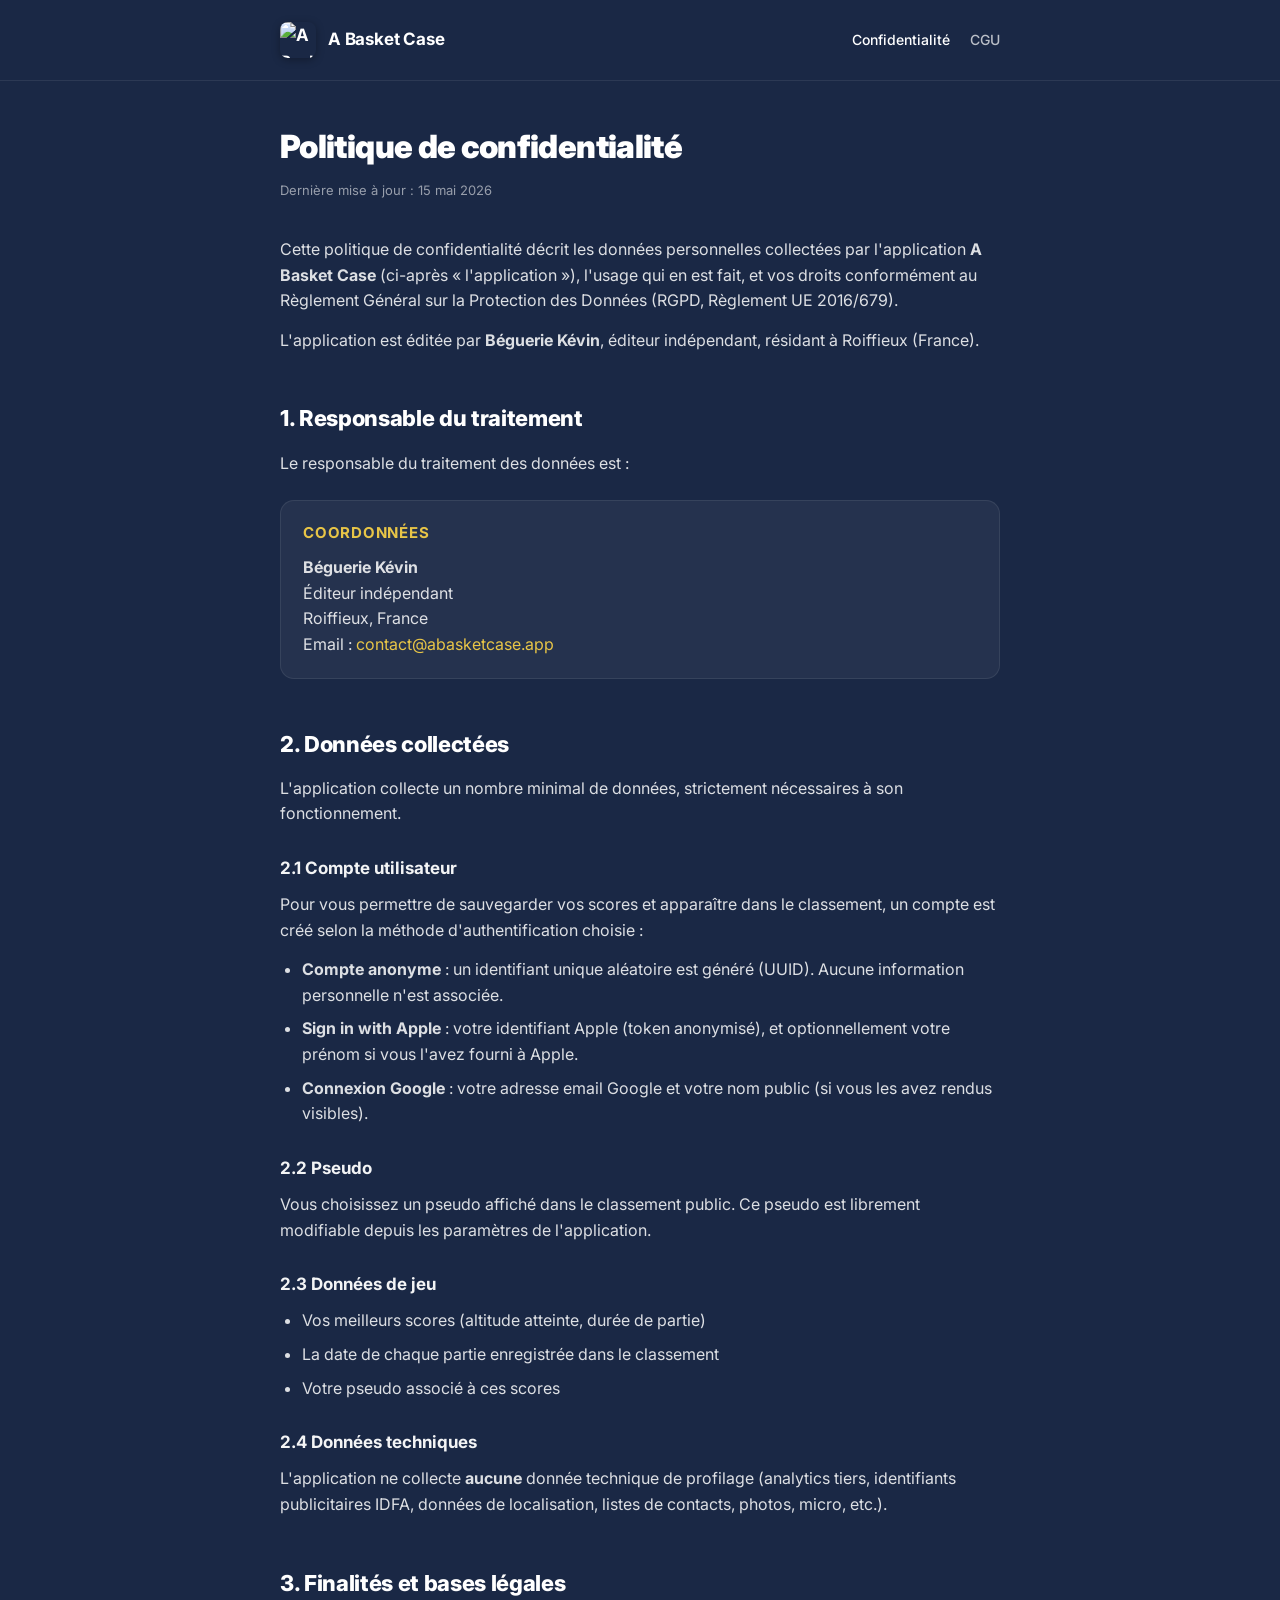
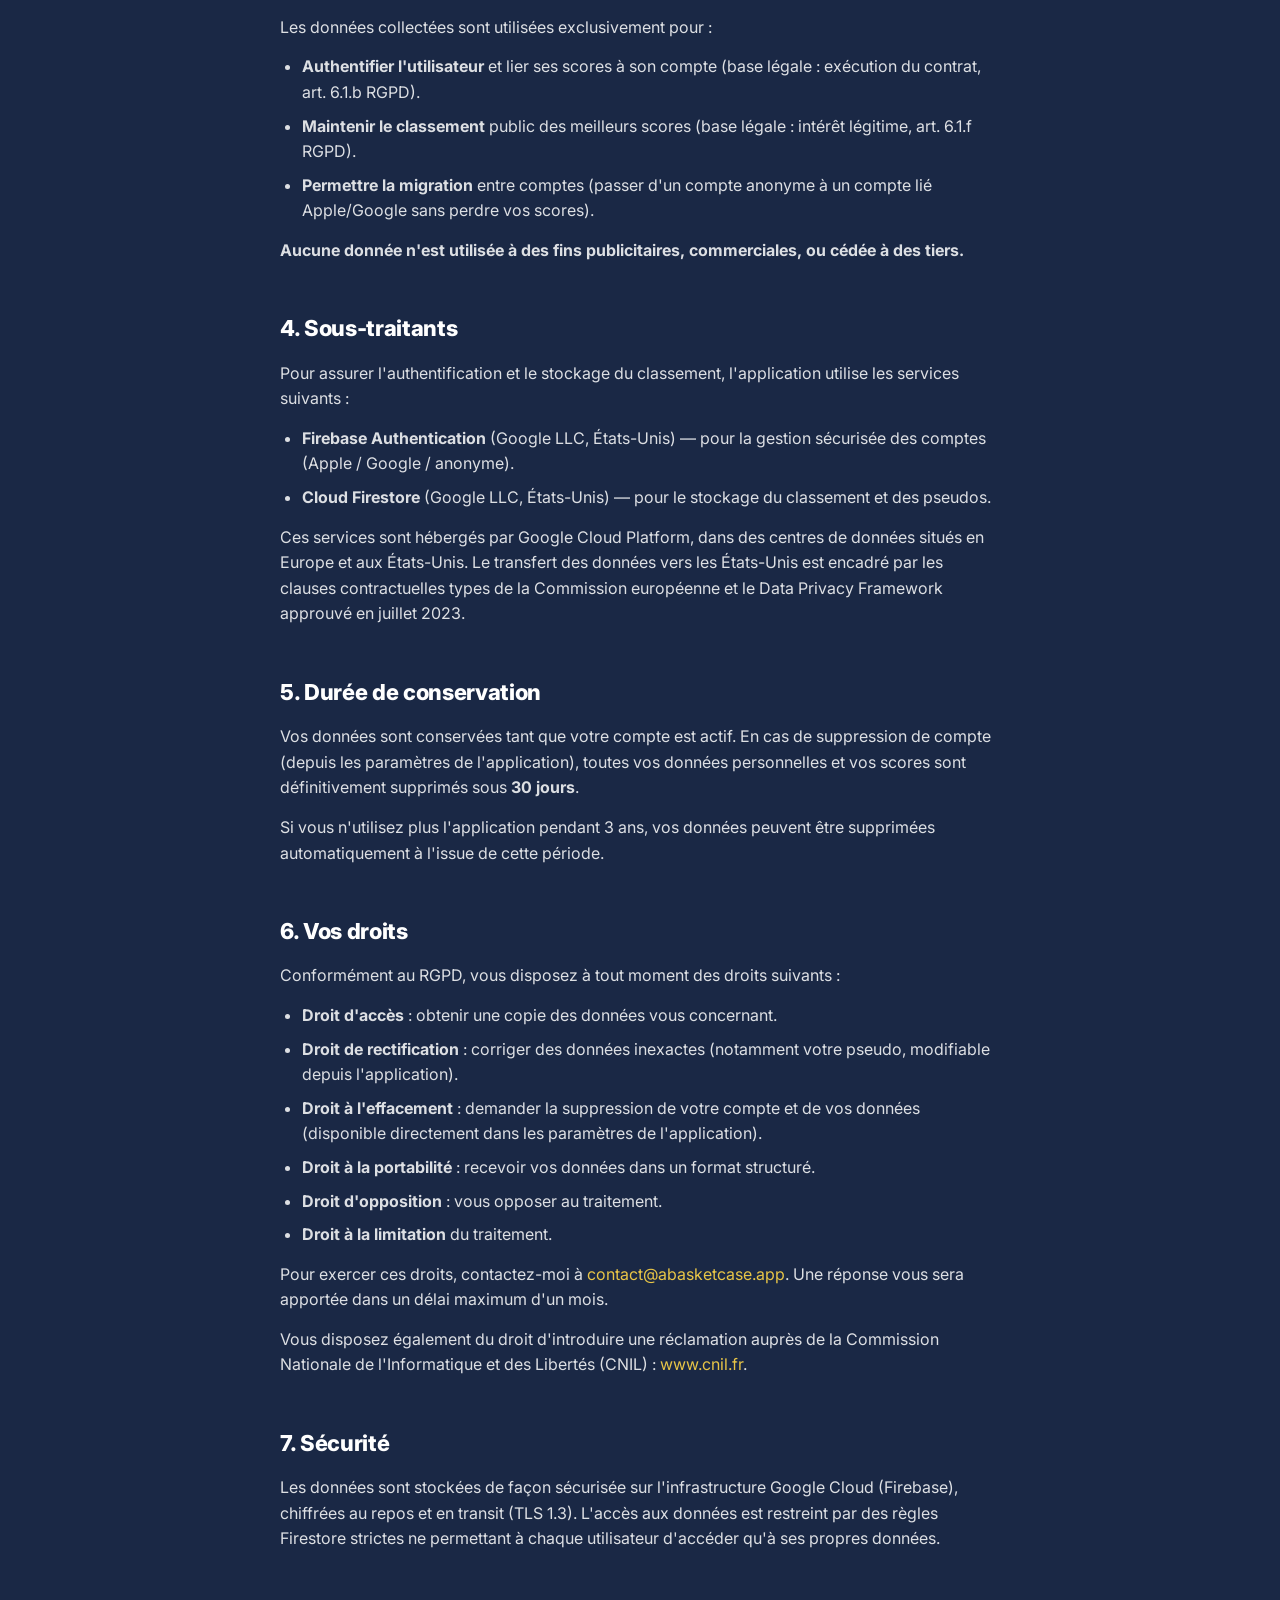
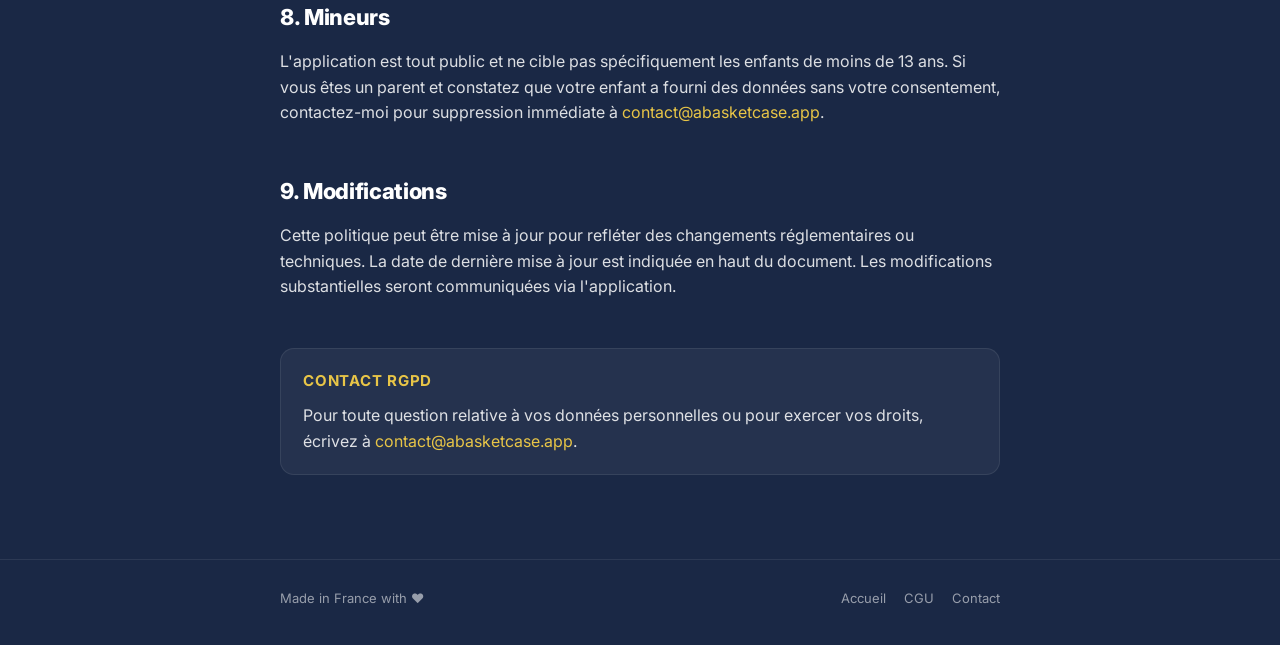
==== privacy.html @ c96f5df1 "Initial commit: site web" ====
<!DOCTYPE html>
<html lang="fr">
<head>
    <meta charset="UTF-8">
    <meta name="viewport" content="width=device-width, initial-scale=1.0">
    <title>Politique de confidentialité — A Basket Case</title>
    <meta name="description" content="Politique de confidentialité du jeu A Basket Case. Quelles données sont collectées, pourquoi, et vos droits RGPD.">
    <meta name="theme-color" content="#1A2845">

    <link rel="icon" type="image/png" href="assets/icon-1024.png">
    <link rel="apple-touch-icon" href="assets/icon-1024.png">
    <link rel="preconnect" href="https://fonts.googleapis.com">
    <link rel="preconnect" href="https://fonts.gstatic.com" crossorigin>
    <link href="https://fonts.googleapis.com/css2?family=Inter:wght@400;500;700;800;900&display=swap" rel="stylesheet">
    <link rel="stylesheet" href="style.css">
</head>
<body>

<header>
    <div class="header-inner">
        <a href="index.html" class="brand">
            <img src="assets/icon-1024.png" alt="A Basket Case">
            <span>A Basket Case</span>
        </a>
        <nav>
            <a href="privacy.html" class="active">Confidentialité</a>
            <a href="terms.html">CGU</a>
        </nav>
    </div>
</header>

<main>
    <div class="container legal">

        <h1>Politique de confidentialité</h1>
        <p class="updated">Dernière mise à jour : 15 mai 2026</p>

        <section>
            <p>
                Cette politique de confidentialité décrit les données personnelles collectées
                par l'application <strong>A Basket Case</strong> (ci-après « l'application »),
                l'usage qui en est fait, et vos droits conformément au Règlement Général sur
                la Protection des Données (RGPD, Règlement UE 2016/679).
            </p>
            <p>
                L'application est éditée par <strong>Béguerie Kévin</strong>, éditeur indépendant,
                résidant à Roiffieux (France).
            </p>
        </section>

        <section>
            <h2>1. Responsable du traitement</h2>
            <p>
                Le responsable du traitement des données est :
            </p>
            <div class="card">
                <h3>Coordonnées</h3>
                <p>
                    <strong>Béguerie Kévin</strong><br>
                    Éditeur indépendant<br>
                    Roiffieux, France<br>
                    Email : <a href="mailto:contact@abasketcase.app">contact@abasketcase.app</a>
                </p>
            </div>
        </section>

        <section>
            <h2>2. Données collectées</h2>
            <p>
                L'application collecte un nombre minimal de données, strictement nécessaires
                à son fonctionnement.
            </p>

            <h3>2.1 Compte utilisateur</h3>
            <p>
                Pour vous permettre de sauvegarder vos scores et apparaître dans le classement,
                un compte est créé selon la méthode d'authentification choisie :
            </p>
            <ul>
                <li>
                    <strong>Compte anonyme</strong> : un identifiant unique aléatoire est
                    généré (UUID). Aucune information personnelle n'est associée.
                </li>
                <li>
                    <strong>Sign in with Apple</strong> : votre identifiant Apple (token
                    anonymisé), et optionnellement votre prénom si vous l'avez fourni à Apple.
                </li>
                <li>
                    <strong>Connexion Google</strong> : votre adresse email Google et votre
                    nom public (si vous les avez rendus visibles).
                </li>
            </ul>

            <h3>2.2 Pseudo</h3>
            <p>
                Vous choisissez un pseudo affiché dans le classement public. Ce pseudo est
                librement modifiable depuis les paramètres de l'application.
            </p>

            <h3>2.3 Données de jeu</h3>
            <ul>
                <li>Vos meilleurs scores (altitude atteinte, durée de partie)</li>
                <li>La date de chaque partie enregistrée dans le classement</li>
                <li>Votre pseudo associé à ces scores</li>
            </ul>

            <h3>2.4 Données techniques</h3>
            <p>
                L'application ne collecte <strong>aucune</strong> donnée technique de profilage
                (analytics tiers, identifiants publicitaires IDFA, données de localisation,
                listes de contacts, photos, micro, etc.).
            </p>
        </section>

        <section>
            <h2>3. Finalités et bases légales</h2>
            <p>
                Les données collectées sont utilisées exclusivement pour :
            </p>
            <ul>
                <li>
                    <strong>Authentifier l'utilisateur</strong> et lier ses scores à son compte
                    (base légale : exécution du contrat, art. 6.1.b RGPD).
                </li>
                <li>
                    <strong>Maintenir le classement</strong> public des meilleurs scores
                    (base légale : intérêt légitime, art. 6.1.f RGPD).
                </li>
                <li>
                    <strong>Permettre la migration</strong> entre comptes (passer d'un compte
                    anonyme à un compte lié Apple/Google sans perdre vos scores).
                </li>
            </ul>
            <p>
                <strong>Aucune donnée n'est utilisée à des fins publicitaires, commerciales,
                ou cédée à des tiers.</strong>
            </p>
        </section>

        <section>
            <h2>4. Sous-traitants</h2>
            <p>
                Pour assurer l'authentification et le stockage du classement, l'application
                utilise les services suivants :
            </p>
            <ul>
                <li>
                    <strong>Firebase Authentication</strong> (Google LLC, États-Unis) — pour
                    la gestion sécurisée des comptes (Apple / Google / anonyme).
                </li>
                <li>
                    <strong>Cloud Firestore</strong> (Google LLC, États-Unis) — pour le
                    stockage du classement et des pseudos.
                </li>
            </ul>
            <p>
                Ces services sont hébergés par Google Cloud Platform, dans des centres de
                données situés en Europe et aux États-Unis. Le transfert des données vers
                les États-Unis est encadré par les clauses contractuelles types de la
                Commission européenne et le Data Privacy Framework approuvé en juillet 2023.
            </p>
        </section>

        <section>
            <h2>5. Durée de conservation</h2>
            <p>
                Vos données sont conservées tant que votre compte est actif. En cas de
                suppression de compte (depuis les paramètres de l'application), toutes vos
                données personnelles et vos scores sont définitivement supprimés sous
                <strong>30 jours</strong>.
            </p>
            <p>
                Si vous n'utilisez plus l'application pendant 3 ans, vos données peuvent être
                supprimées automatiquement à l'issue de cette période.
            </p>
        </section>

        <section>
            <h2>6. Vos droits</h2>
            <p>
                Conformément au RGPD, vous disposez à tout moment des droits suivants :
            </p>
            <ul>
                <li><strong>Droit d'accès</strong> : obtenir une copie des données vous concernant.</li>
                <li><strong>Droit de rectification</strong> : corriger des données inexactes (notamment votre pseudo, modifiable depuis l'application).</li>
                <li><strong>Droit à l'effacement</strong> : demander la suppression de votre compte et de vos données (disponible directement dans les paramètres de l'application).</li>
                <li><strong>Droit à la portabilité</strong> : recevoir vos données dans un format structuré.</li>
                <li><strong>Droit d'opposition</strong> : vous opposer au traitement.</li>
                <li><strong>Droit à la limitation</strong> du traitement.</li>
            </ul>
            <p>
                Pour exercer ces droits, contactez-moi à
                <a href="mailto:contact@abasketcase.app">contact@abasketcase.app</a>.
                Une réponse vous sera apportée dans un délai maximum d'un mois.
            </p>
            <p>
                Vous disposez également du droit d'introduire une réclamation auprès de la
                Commission Nationale de l'Informatique et des Libertés (CNIL) :
                <a href="https://www.cnil.fr" target="_blank" rel="noopener">www.cnil.fr</a>.
            </p>
        </section>

        <section>
            <h2>7. Sécurité</h2>
            <p>
                Les données sont stockées de façon sécurisée sur l'infrastructure Google Cloud
                (Firebase), chiffrées au repos et en transit (TLS 1.3). L'accès aux données
                est restreint par des règles Firestore strictes ne permettant à chaque
                utilisateur d'accéder qu'à ses propres données.
            </p>
        </section>

        <section>
            <h2>8. Mineurs</h2>
            <p>
                L'application est tout public et ne cible pas spécifiquement les enfants de
                moins de 13 ans. Si vous êtes un parent et constatez que votre enfant a
                fourni des données sans votre consentement, contactez-moi pour suppression
                immédiate à <a href="mailto:contact@abasketcase.app">contact@abasketcase.app</a>.
            </p>
        </section>

        <section>
            <h2>9. Modifications</h2>
            <p>
                Cette politique peut être mise à jour pour refléter des changements
                réglementaires ou techniques. La date de dernière mise à jour est indiquée
                en haut du document. Les modifications substantielles seront communiquées
                via l'application.
            </p>
        </section>

        <div class="card">
            <h3>Contact RGPD</h3>
            <p>
                Pour toute question relative à vos données personnelles ou pour exercer
                vos droits, écrivez à
                <a href="mailto:contact@abasketcase.app">contact@abasketcase.app</a>.
            </p>
        </div>

    </div>
</main>

<footer>
    <div class="footer-inner">
        <div class="footer-credit">
            Made in France with ❤️
        </div>
        <div class="footer-links">
            <a href="index.html">Accueil</a>
            <a href="terms.html">CGU</a>
            <a href="mailto:contact@abasketcase.app">Contact</a>
        </div>
    </div>
</footer>

</body>
</html>
---- style.css ----
/* ============================================================
   A Basket Case — Site officiel
   Style partagé pour index.html, privacy.html, terms.html

   Identité visuelle alignée avec l'app iOS :
   - Fond bleu nuit (#1A2845) identique au Launch Screen
   - Accent doré (#E8C547) cohérent avec l'étoile orbitante du Home
   - Typographie Inter (Google Fonts), ressemble à Avenir Next in-app
   ============================================================ */

* { margin: 0; padding: 0; box-sizing: border-box; }

html {
    -webkit-text-size-adjust: 100%;
    scroll-behavior: smooth;
}

body {
    font-family: 'Inter', -apple-system, BlinkMacSystemFont, 'Segoe UI', sans-serif;
    background-color: #1A2845;
    color: #FFFFFF;
    line-height: 1.6;
    font-size: 16px;
    min-height: 100vh;
    display: flex;
    flex-direction: column;
}

a {
    color: #E8C547;
    text-decoration: none;
    transition: opacity 0.2s ease;
}

a:hover { opacity: 0.75; }

/* ============================================================
   HEADER (présent sur les 3 pages)
   ============================================================ */
header {
    padding: 22px 20px;
    border-bottom: 1px solid rgba(255, 255, 255, 0.08);
}

.header-inner {
    max-width: 720px;
    margin: 0 auto;
    display: flex;
    align-items: center;
    justify-content: space-between;
    gap: 16px;
    flex-wrap: wrap;
}

.brand {
    display: flex;
    align-items: center;
    gap: 12px;
    color: #FFFFFF;
    font-weight: 700;
    font-size: 17px;
    letter-spacing: -0.01em;
}

.brand img {
    width: 36px;
    height: 36px;
    border-radius: 8px;
    box-shadow: 0 2px 8px rgba(0, 0, 0, 0.3);
}

nav {
    display: flex;
    gap: 20px;
    font-size: 14px;
    font-weight: 500;
}

nav a {
    color: rgba(255, 255, 255, 0.7);
}

nav a:hover { color: #FFFFFF; opacity: 1; }
nav a.active { color: #FFFFFF; }

/* ============================================================
   MAIN — contenu central
   ============================================================ */
main {
    flex: 1;
    padding: 40px 20px 60px;
}

.container {
    max-width: 720px;
    margin: 0 auto;
}

/* ============================================================
   HERO (index.html uniquement)
   ============================================================ */
.hero {
    text-align: center;
    padding: 40px 0 60px;
}

.hero-icon {
    width: 180px;
    height: 180px;
    border-radius: 36px;
    box-shadow: 0 12px 40px rgba(0, 0, 0, 0.4),
                0 0 0 1px rgba(255, 255, 255, 0.05);
    margin-bottom: 32px;
}

.hero h1 {
    font-size: 48px;
    font-weight: 900;
    letter-spacing: -0.025em;
    margin-bottom: 12px;
    line-height: 1.1;
}

.hero .tagline {
    font-size: 18px;
    color: rgba(255, 255, 255, 0.75);
    font-style: italic;
    font-weight: 400;
    margin-bottom: 36px;
}

.cta-button {
    display: inline-block;
    background-color: #FFFFFF;
    color: #1A2845;
    padding: 14px 32px;
    border-radius: 999px;
    font-weight: 700;
    font-size: 15px;
    transition: transform 0.15s ease, box-shadow 0.15s ease;
    box-shadow: 0 6px 20px rgba(0, 0, 0, 0.25);
}

.cta-button:hover {
    transform: translateY(-2px);
    box-shadow: 0 8px 24px rgba(0, 0, 0, 0.35);
    opacity: 1;
}

.cta-button.disabled {
    background-color: rgba(255, 255, 255, 0.15);
    color: rgba(255, 255, 255, 0.6);
    cursor: not-allowed;
    pointer-events: none;
}

.cta-note {
    margin-top: 14px;
    font-size: 13px;
    color: rgba(255, 255, 255, 0.5);
}

/* ============================================================
   SECTIONS génériques
   ============================================================ */
section {
    margin-bottom: 48px;
}

section h2 {
    font-size: 22px;
    font-weight: 800;
    margin-bottom: 14px;
    letter-spacing: -0.015em;
}

section h3 {
    font-size: 17px;
    font-weight: 700;
    margin-top: 28px;
    margin-bottom: 10px;
    color: rgba(255, 255, 255, 0.95);
}

section p {
    color: rgba(255, 255, 255, 0.85);
    margin-bottom: 14px;
}

section ul {
    color: rgba(255, 255, 255, 0.85);
    margin: 0 0 14px 22px;
}

section ul li { margin-bottom: 8px; }

/* Page legal (privacy / terms) */
.legal h1 {
    font-size: 32px;
    font-weight: 900;
    margin-bottom: 8px;
    letter-spacing: -0.02em;
}

.legal .updated {
    color: rgba(255, 255, 255, 0.55);
    font-size: 13px;
    margin-bottom: 36px;
}

/* Card highlight (used for "À propos" + contact box) */
.card {
    background: rgba(255, 255, 255, 0.05);
    border: 1px solid rgba(255, 255, 255, 0.08);
    border-radius: 14px;
    padding: 20px 22px;
    margin: 24px 0;
}

.card h3 {
    margin-top: 0;
    color: #E8C547;
    font-size: 15px;
    font-weight: 700;
    text-transform: uppercase;
    letter-spacing: 0.05em;
    margin-bottom: 10px;
}

.card p, .card ul {
    color: rgba(255, 255, 255, 0.85);
    margin-bottom: 0;
}

/* ============================================================
   FOOTER (présent sur les 3 pages)
   ============================================================ */
footer {
    padding: 28px 20px 36px;
    border-top: 1px solid rgba(255, 255, 255, 0.08);
    color: rgba(255, 255, 255, 0.55);
    font-size: 13px;
}

.footer-inner {
    max-width: 720px;
    margin: 0 auto;
    display: flex;
    justify-content: space-between;
    align-items: center;
    gap: 16px;
    flex-wrap: wrap;
}

.footer-credit {
    display: flex;
    align-items: center;
    gap: 6px;
}

.footer-links {
    display: flex;
    gap: 18px;
}

.footer-links a {
    color: rgba(255, 255, 255, 0.55);
}

.footer-links a:hover { color: #FFFFFF; opacity: 1; }

/* ============================================================
   Responsive (mobile-first; the above is already mobile-friendly,
   but we adjust hero and font sizes on small screens)
   ============================================================ */
@media (max-width: 540px) {
    .hero { padding: 20px 0 40px; }
    .hero-icon { width: 140px; height: 140px; border-radius: 28px; margin-bottom: 24px; }
    .hero h1 { font-size: 36px; }
    .hero .tagline { font-size: 16px; margin-bottom: 28px; }

    section h2 { font-size: 20px; }
    .legal h1 { font-size: 26px; }

    nav { gap: 14px; font-size: 13px; }
    .brand { font-size: 16px; }
    .brand img { width: 32px; height: 32px; }

    .footer-inner {
        flex-direction: column;
        text-align: center;
        gap: 10px;
    }
}
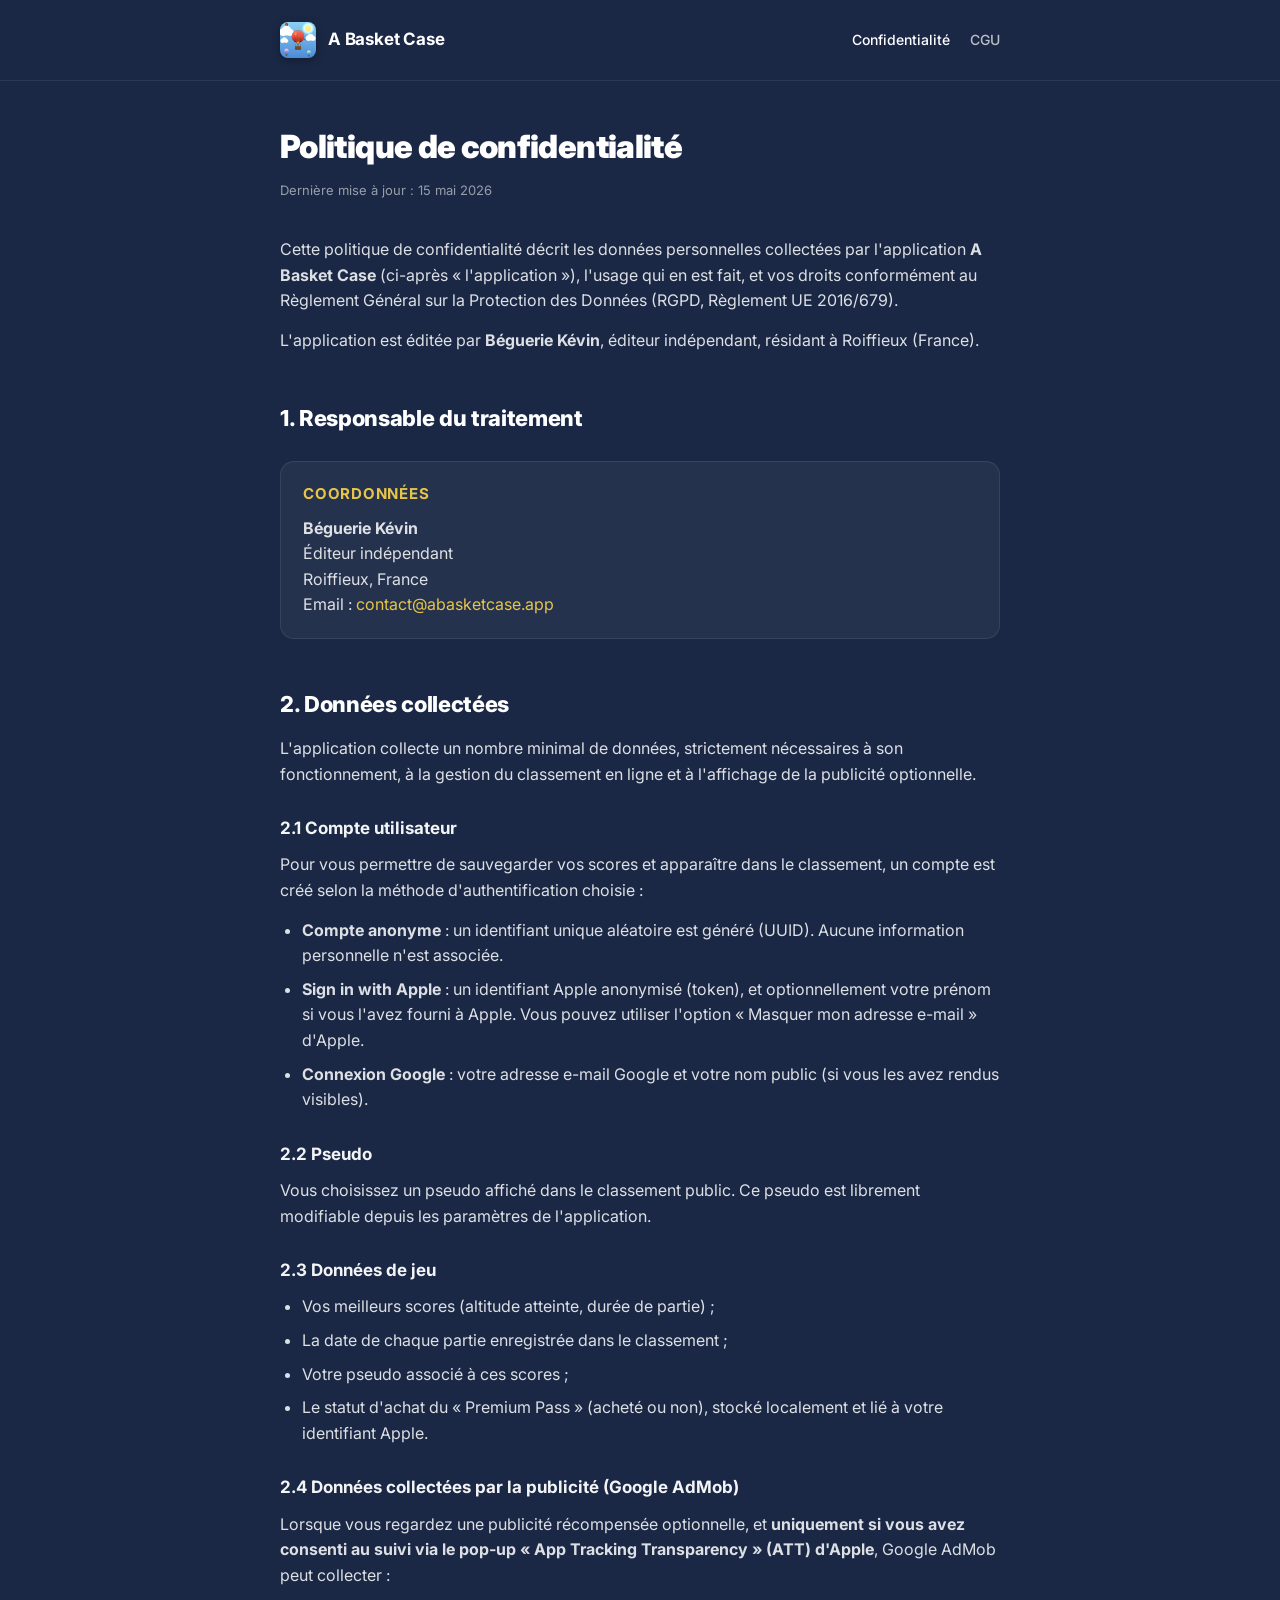
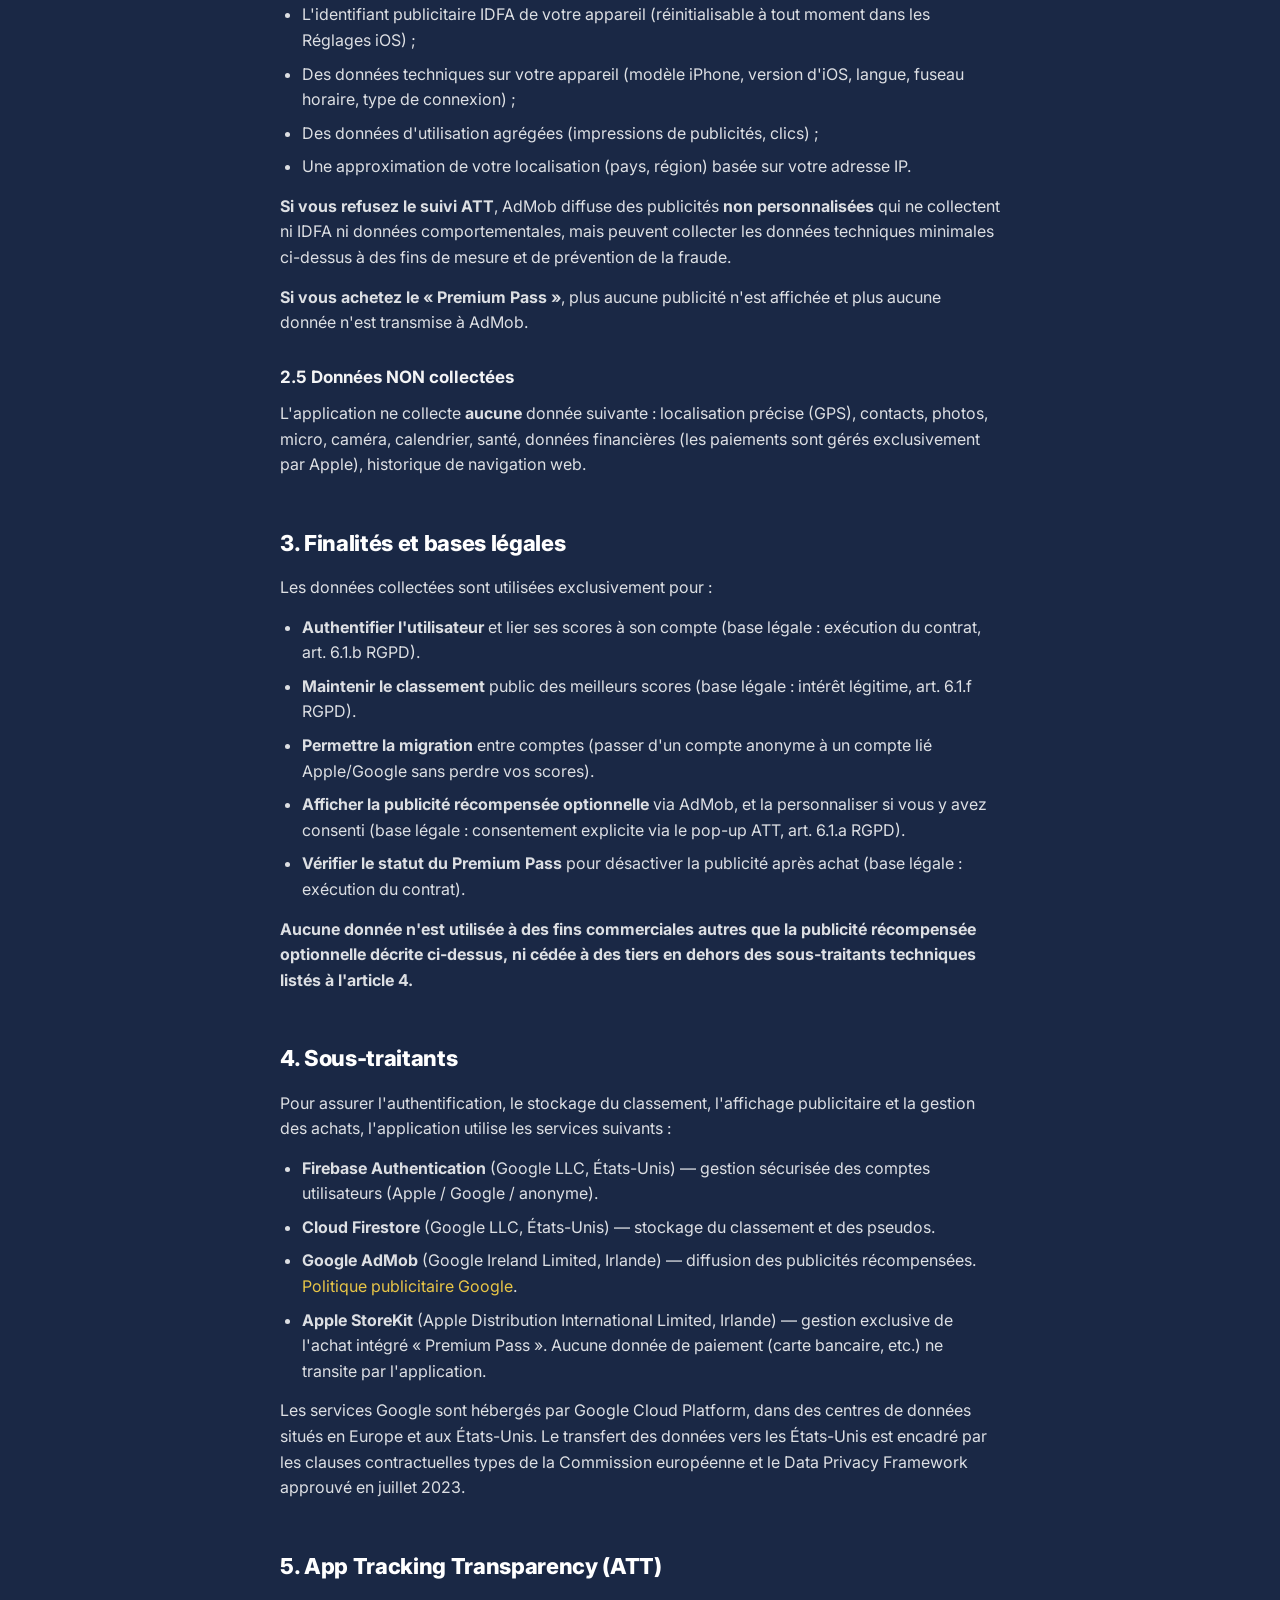
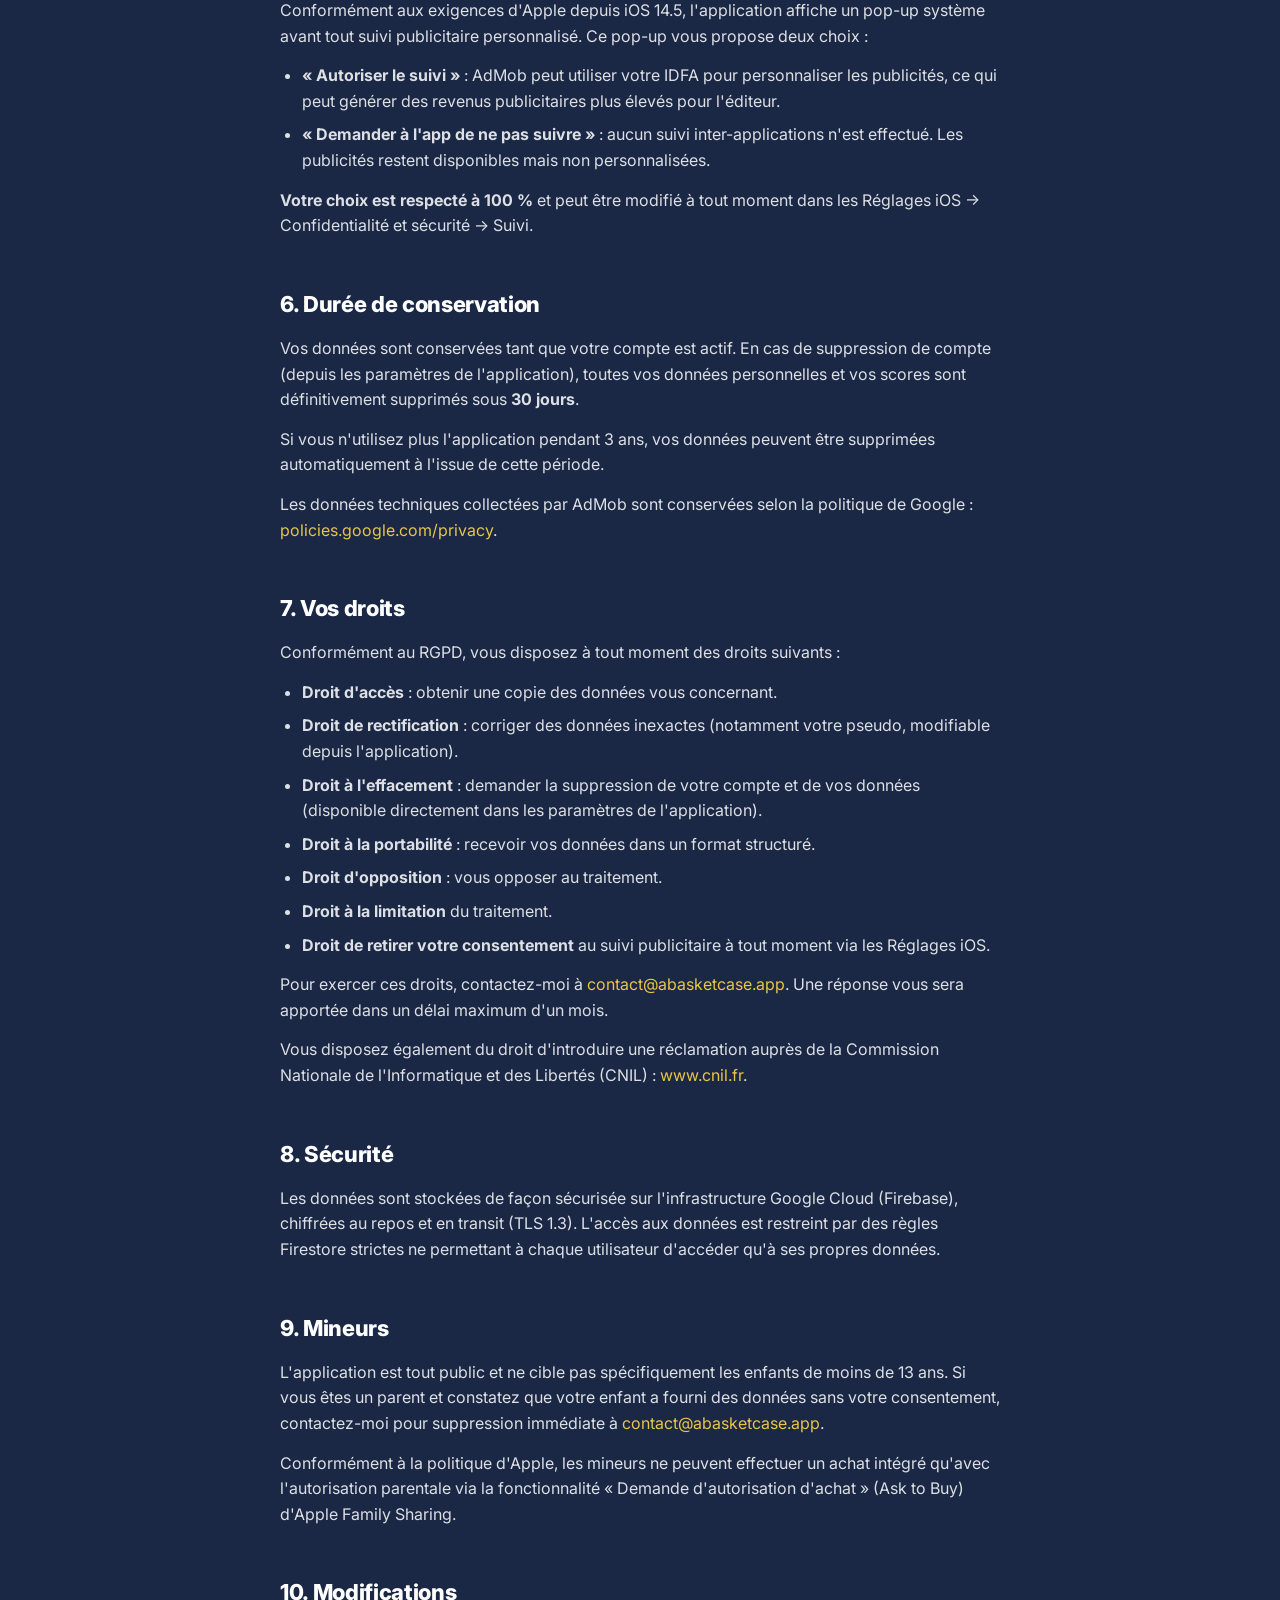
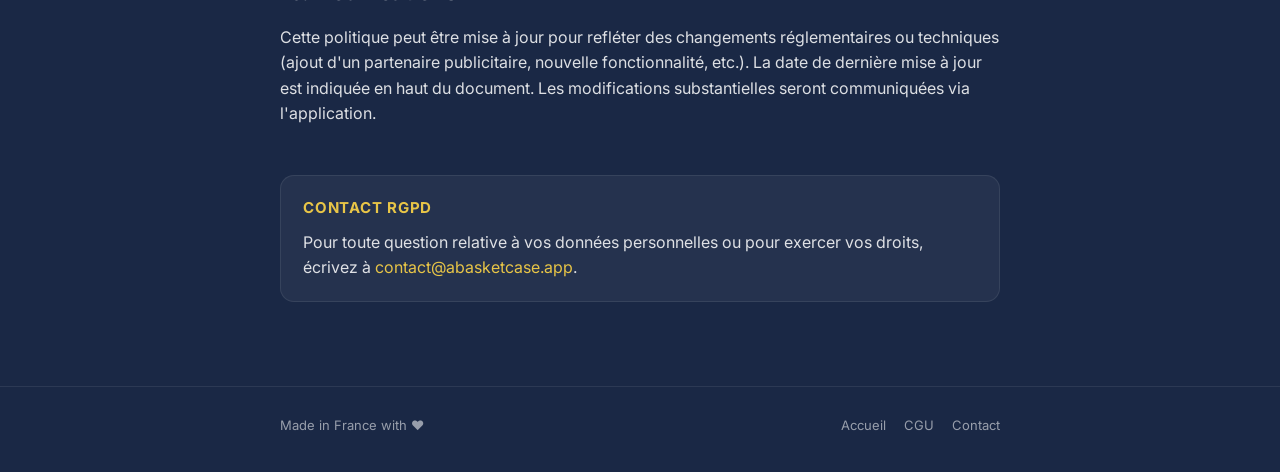
==== commit dae01eca: "Update privacy.html" ====
--- a/privacy.html
+++ b/privacy.html
@@ -4,7 +4,7 @@
     <meta charset="UTF-8">
     <meta name="viewport" content="width=device-width, initial-scale=1.0">
     <title>Politique de confidentialité — A Basket Case</title>
-    <meta name="description" content="Politique de confidentialité du jeu A Basket Case. Quelles données sont collectées, pourquoi, et vos droits RGPD.">
+    <meta name="description" content="Politique de confidentialité du jeu A Basket Case. Données collectées, publicité AdMob, App Tracking Transparency, et vos droits RGPD.">
     <meta name="theme-color" content="#1A2845">
 
     <link rel="icon" type="image/png" href="assets/icon-1024.png">
@@ -50,9 +50,6 @@
 
         <section>
             <h2>1. Responsable du traitement</h2>
-            <p>
-                Le responsable du traitement des données est :
-            </p>
             <div class="card">
                 <h3>Coordonnées</h3>
                 <p>
@@ -68,7 +65,8 @@
             <h2>2. Données collectées</h2>
             <p>
                 L'application collecte un nombre minimal de données, strictement nécessaires
-                à son fonctionnement.
+                à son fonctionnement, à la gestion du classement en ligne et à l'affichage de la
+                publicité optionnelle.
             </p>
 
             <h3>2.1 Compte utilisateur</h3>
@@ -82,11 +80,12 @@
                     généré (UUID). Aucune information personnelle n'est associée.
                 </li>
                 <li>
-                    <strong>Sign in with Apple</strong> : votre identifiant Apple (token
-                    anonymisé), et optionnellement votre prénom si vous l'avez fourni à Apple.
-                </li>
-                <li>
-                    <strong>Connexion Google</strong> : votre adresse email Google et votre
+                    <strong>Sign in with Apple</strong> : un identifiant Apple anonymisé
+                    (token), et optionnellement votre prénom si vous l'avez fourni à Apple.
+                    Vous pouvez utiliser l'option « Masquer mon adresse e-mail » d'Apple.
+                </li>
+                <li>
+                    <strong>Connexion Google</strong> : votre adresse e-mail Google et votre
                     nom public (si vous les avez rendus visibles).
                 </li>
             </ul>
@@ -99,16 +98,41 @@
 
             <h3>2.3 Données de jeu</h3>
             <ul>
-                <li>Vos meilleurs scores (altitude atteinte, durée de partie)</li>
-                <li>La date de chaque partie enregistrée dans le classement</li>
-                <li>Votre pseudo associé à ces scores</li>
-            </ul>
-
-            <h3>2.4 Données techniques</h3>
-            <p>
-                L'application ne collecte <strong>aucune</strong> donnée technique de profilage
-                (analytics tiers, identifiants publicitaires IDFA, données de localisation,
-                listes de contacts, photos, micro, etc.).
+                <li>Vos meilleurs scores (altitude atteinte, durée de partie) ;</li>
+                <li>La date de chaque partie enregistrée dans le classement ;</li>
+                <li>Votre pseudo associé à ces scores ;</li>
+                <li>Le statut d'achat du « Premium Pass » (acheté ou non), stocké localement et lié à votre identifiant Apple.</li>
+            </ul>
+
+            <h3>2.4 Données collectées par la publicité (Google AdMob)</h3>
+            <p>
+                Lorsque vous regardez une publicité récompensée optionnelle, et
+                <strong>uniquement si vous avez consenti au suivi via le pop-up « App Tracking
+                Transparency » (ATT) d'Apple</strong>, Google AdMob peut collecter :
+            </p>
+            <ul>
+                <li>L'identifiant publicitaire IDFA de votre appareil (réinitialisable à tout moment dans les Réglages iOS) ;</li>
+                <li>Des données techniques sur votre appareil (modèle iPhone, version d'iOS, langue, fuseau horaire, type de connexion) ;</li>
+                <li>Des données d'utilisation agrégées (impressions de publicités, clics) ;</li>
+                <li>Une approximation de votre localisation (pays, région) basée sur votre adresse IP.</li>
+            </ul>
+            <p>
+                <strong>Si vous refusez le suivi ATT</strong>, AdMob diffuse des publicités
+                <strong>non personnalisées</strong> qui ne collectent ni IDFA ni données
+                comportementales, mais peuvent collecter les données techniques minimales
+                ci-dessus à des fins de mesure et de prévention de la fraude.
+            </p>
+            <p>
+                <strong>Si vous achetez le « Premium Pass »</strong>, plus aucune publicité
+                n'est affichée et plus aucune donnée n'est transmise à AdMob.
+            </p>
+
+            <h3>2.5 Données NON collectées</h3>
+            <p>
+                L'application ne collecte <strong>aucune</strong> donnée suivante :
+                localisation précise (GPS), contacts, photos, micro, caméra, calendrier,
+                santé, données financières (les paiements sont gérés exclusivement par Apple),
+                historique de navigation web.
             </p>
         </section>
 
@@ -130,39 +154,84 @@
                     <strong>Permettre la migration</strong> entre comptes (passer d'un compte
                     anonyme à un compte lié Apple/Google sans perdre vos scores).
                 </li>
-            </ul>
-            <p>
-                <strong>Aucune donnée n'est utilisée à des fins publicitaires, commerciales,
-                ou cédée à des tiers.</strong>
+                <li>
+                    <strong>Afficher la publicité récompensée optionnelle</strong> via
+                    AdMob, et la personnaliser si vous y avez consenti
+                    (base légale : consentement explicite via le pop-up ATT, art. 6.1.a RGPD).
+                </li>
+                <li>
+                    <strong>Vérifier le statut du Premium Pass</strong> pour désactiver
+                    la publicité après achat (base légale : exécution du contrat).
+                </li>
+            </ul>
+            <p>
+                <strong>Aucune donnée n'est utilisée à des fins commerciales autres que
+                la publicité récompensée optionnelle décrite ci-dessus, ni cédée à des
+                tiers en dehors des sous-traitants techniques listés à l'article 4.</strong>
             </p>
         </section>
 
         <section>
             <h2>4. Sous-traitants</h2>
             <p>
-                Pour assurer l'authentification et le stockage du classement, l'application
-                utilise les services suivants :
-            </p>
-            <ul>
-                <li>
-                    <strong>Firebase Authentication</strong> (Google LLC, États-Unis) — pour
-                    la gestion sécurisée des comptes (Apple / Google / anonyme).
-                </li>
-                <li>
-                    <strong>Cloud Firestore</strong> (Google LLC, États-Unis) — pour le
-                    stockage du classement et des pseudos.
-                </li>
-            </ul>
-            <p>
-                Ces services sont hébergés par Google Cloud Platform, dans des centres de
-                données situés en Europe et aux États-Unis. Le transfert des données vers
+                Pour assurer l'authentification, le stockage du classement, l'affichage
+                publicitaire et la gestion des achats, l'application utilise les services
+                suivants :
+            </p>
+            <ul>
+                <li>
+                    <strong>Firebase Authentication</strong> (Google LLC, États-Unis) — gestion
+                    sécurisée des comptes utilisateurs (Apple / Google / anonyme).
+                </li>
+                <li>
+                    <strong>Cloud Firestore</strong> (Google LLC, États-Unis) — stockage du
+                    classement et des pseudos.
+                </li>
+                <li>
+                    <strong>Google AdMob</strong> (Google Ireland Limited, Irlande) — diffusion
+                    des publicités récompensées. <a href="https://policies.google.com/technologies/ads" target="_blank" rel="noopener">Politique publicitaire Google</a>.
+                </li>
+                <li>
+                    <strong>Apple StoreKit</strong> (Apple Distribution International Limited, Irlande)
+                    — gestion exclusive de l'achat intégré « Premium Pass ». Aucune donnée
+                    de paiement (carte bancaire, etc.) ne transite par l'application.
+                </li>
+            </ul>
+            <p>
+                Les services Google sont hébergés par Google Cloud Platform, dans des centres
+                de données situés en Europe et aux États-Unis. Le transfert des données vers
                 les États-Unis est encadré par les clauses contractuelles types de la
                 Commission européenne et le Data Privacy Framework approuvé en juillet 2023.
             </p>
         </section>
 
         <section>
-            <h2>5. Durée de conservation</h2>
+            <h2>5. App Tracking Transparency (ATT)</h2>
+            <p>
+                Conformément aux exigences d'Apple depuis iOS 14.5, l'application affiche un
+                pop-up système avant tout suivi publicitaire personnalisé. Ce pop-up vous
+                propose deux choix :
+            </p>
+            <ul>
+                <li>
+                    <strong>« Autoriser le suivi »</strong> : AdMob peut utiliser votre IDFA
+                    pour personnaliser les publicités, ce qui peut générer des revenus
+                    publicitaires plus élevés pour l'éditeur.
+                </li>
+                <li>
+                    <strong>« Demander à l'app de ne pas suivre »</strong> : aucun suivi
+                    inter-applications n'est effectué. Les publicités restent disponibles mais
+                    non personnalisées.
+                </li>
+            </ul>
+            <p>
+                <strong>Votre choix est respecté à 100 %</strong> et peut être modifié à
+                tout moment dans les Réglages iOS → Confidentialité et sécurité → Suivi.
+            </p>
+        </section>
+
+        <section>
+            <h2>6. Durée de conservation</h2>
             <p>
                 Vos données sont conservées tant que votre compte est actif. En cas de
                 suppression de compte (depuis les paramètres de l'application), toutes vos
@@ -173,10 +242,14 @@
                 Si vous n'utilisez plus l'application pendant 3 ans, vos données peuvent être
                 supprimées automatiquement à l'issue de cette période.
             </p>
-        </section>
-
-        <section>
-            <h2>6. Vos droits</h2>
+            <p>
+                Les données techniques collectées par AdMob sont conservées selon la politique
+                de Google : <a href="https://policies.google.com/privacy" target="_blank" rel="noopener">policies.google.com/privacy</a>.
+            </p>
+        </section>
+
+        <section>
+            <h2>7. Vos droits</h2>
             <p>
                 Conformément au RGPD, vous disposez à tout moment des droits suivants :
             </p>
@@ -187,6 +260,7 @@
                 <li><strong>Droit à la portabilité</strong> : recevoir vos données dans un format structuré.</li>
                 <li><strong>Droit d'opposition</strong> : vous opposer au traitement.</li>
                 <li><strong>Droit à la limitation</strong> du traitement.</li>
+                <li><strong>Droit de retirer votre consentement</strong> au suivi publicitaire à tout moment via les Réglages iOS.</li>
             </ul>
             <p>
                 Pour exercer ces droits, contactez-moi à
@@ -201,7 +275,7 @@
         </section>
 
         <section>
-            <h2>7. Sécurité</h2>
+            <h2>8. Sécurité</h2>
             <p>
                 Les données sont stockées de façon sécurisée sur l'infrastructure Google Cloud
                 (Firebase), chiffrées au repos et en transit (TLS 1.3). L'accès aux données
@@ -211,20 +285,26 @@
         </section>
 
         <section>
-            <h2>8. Mineurs</h2>
+            <h2>9. Mineurs</h2>
             <p>
                 L'application est tout public et ne cible pas spécifiquement les enfants de
                 moins de 13 ans. Si vous êtes un parent et constatez que votre enfant a
                 fourni des données sans votre consentement, contactez-moi pour suppression
                 immédiate à <a href="mailto:contact@abasketcase.app">contact@abasketcase.app</a>.
             </p>
-        </section>
-
-        <section>
-            <h2>9. Modifications</h2>
+            <p>
+                Conformément à la politique d'Apple, les mineurs ne peuvent effectuer un achat
+                intégré qu'avec l'autorisation parentale via la fonctionnalité « Demande
+                d'autorisation d'achat » (Ask to Buy) d'Apple Family Sharing.
+            </p>
+        </section>
+
+        <section>
+            <h2>10. Modifications</h2>
             <p>
                 Cette politique peut être mise à jour pour refléter des changements
-                réglementaires ou techniques. La date de dernière mise à jour est indiquée
+                réglementaires ou techniques (ajout d'un partenaire publicitaire, nouvelle
+                fonctionnalité, etc.). La date de dernière mise à jour est indiquée
                 en haut du document. Les modifications substantielles seront communiquées
                 via l'application.
             </p>
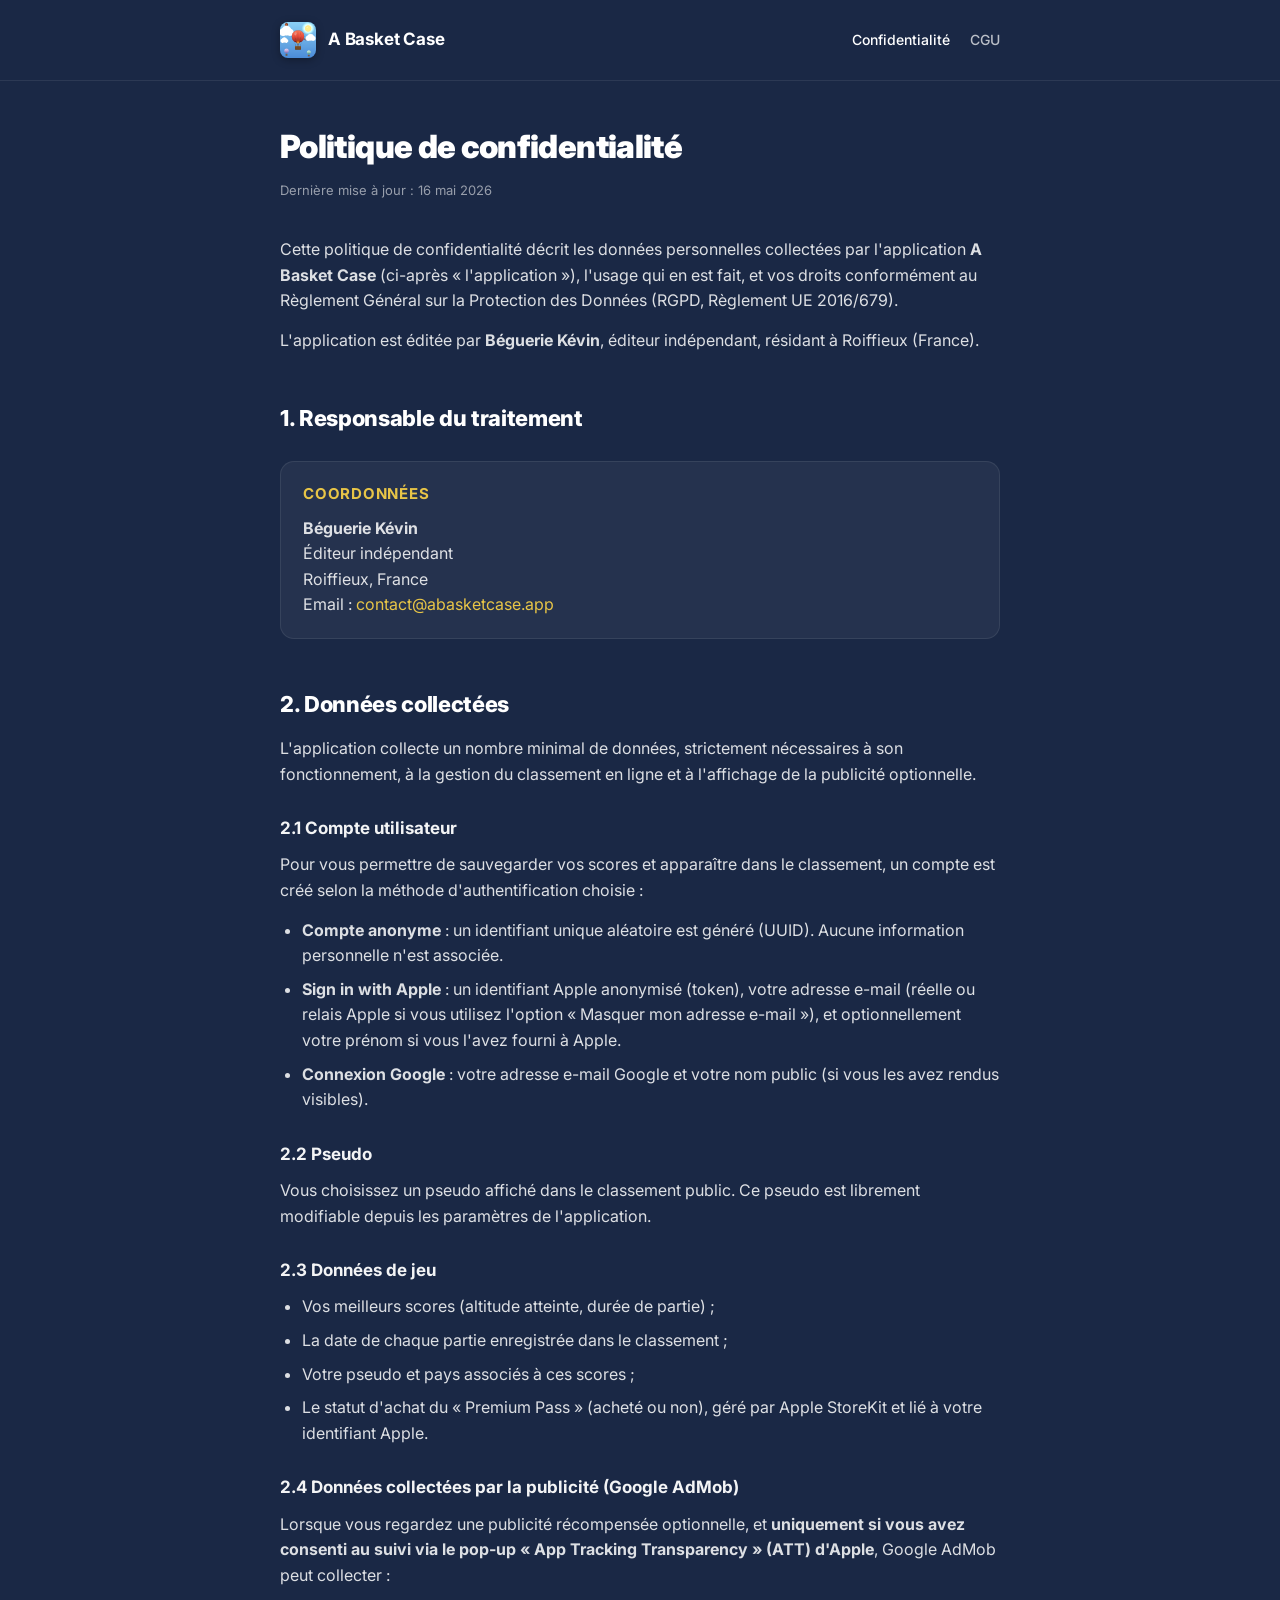
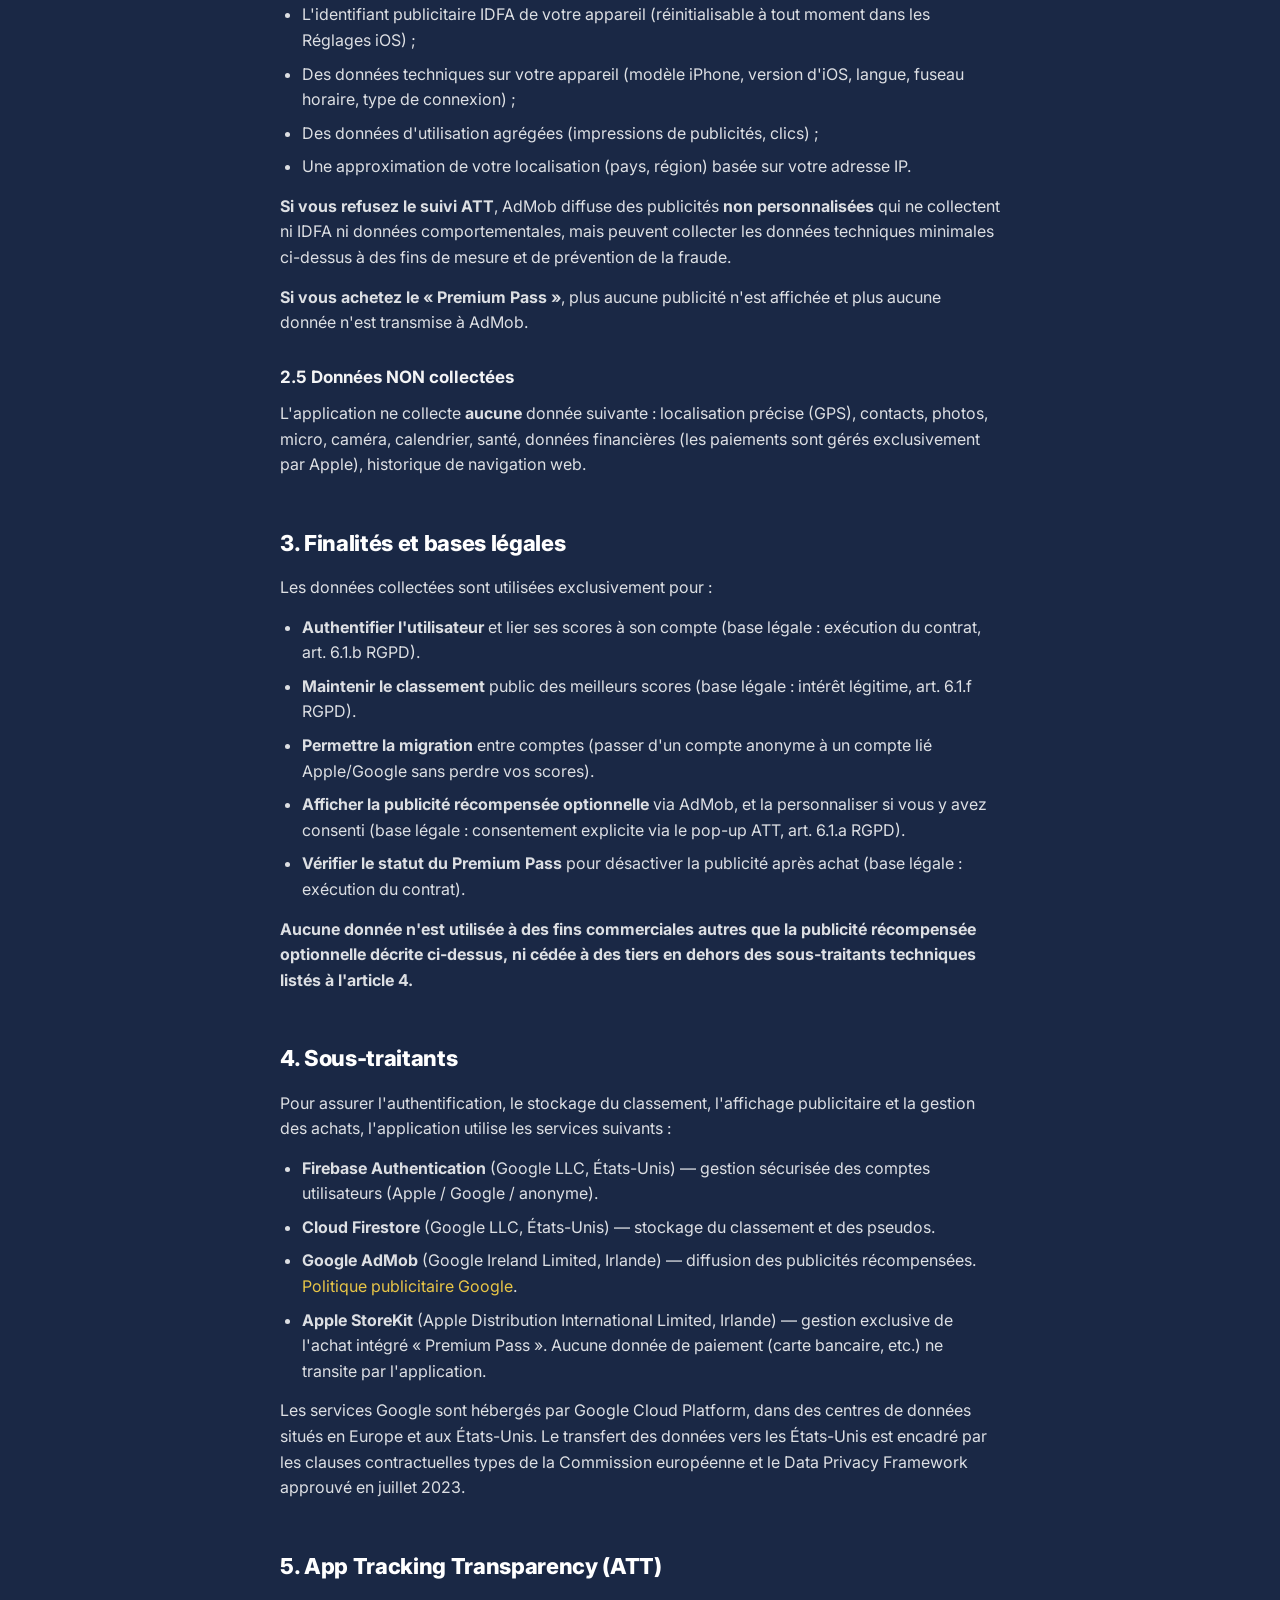
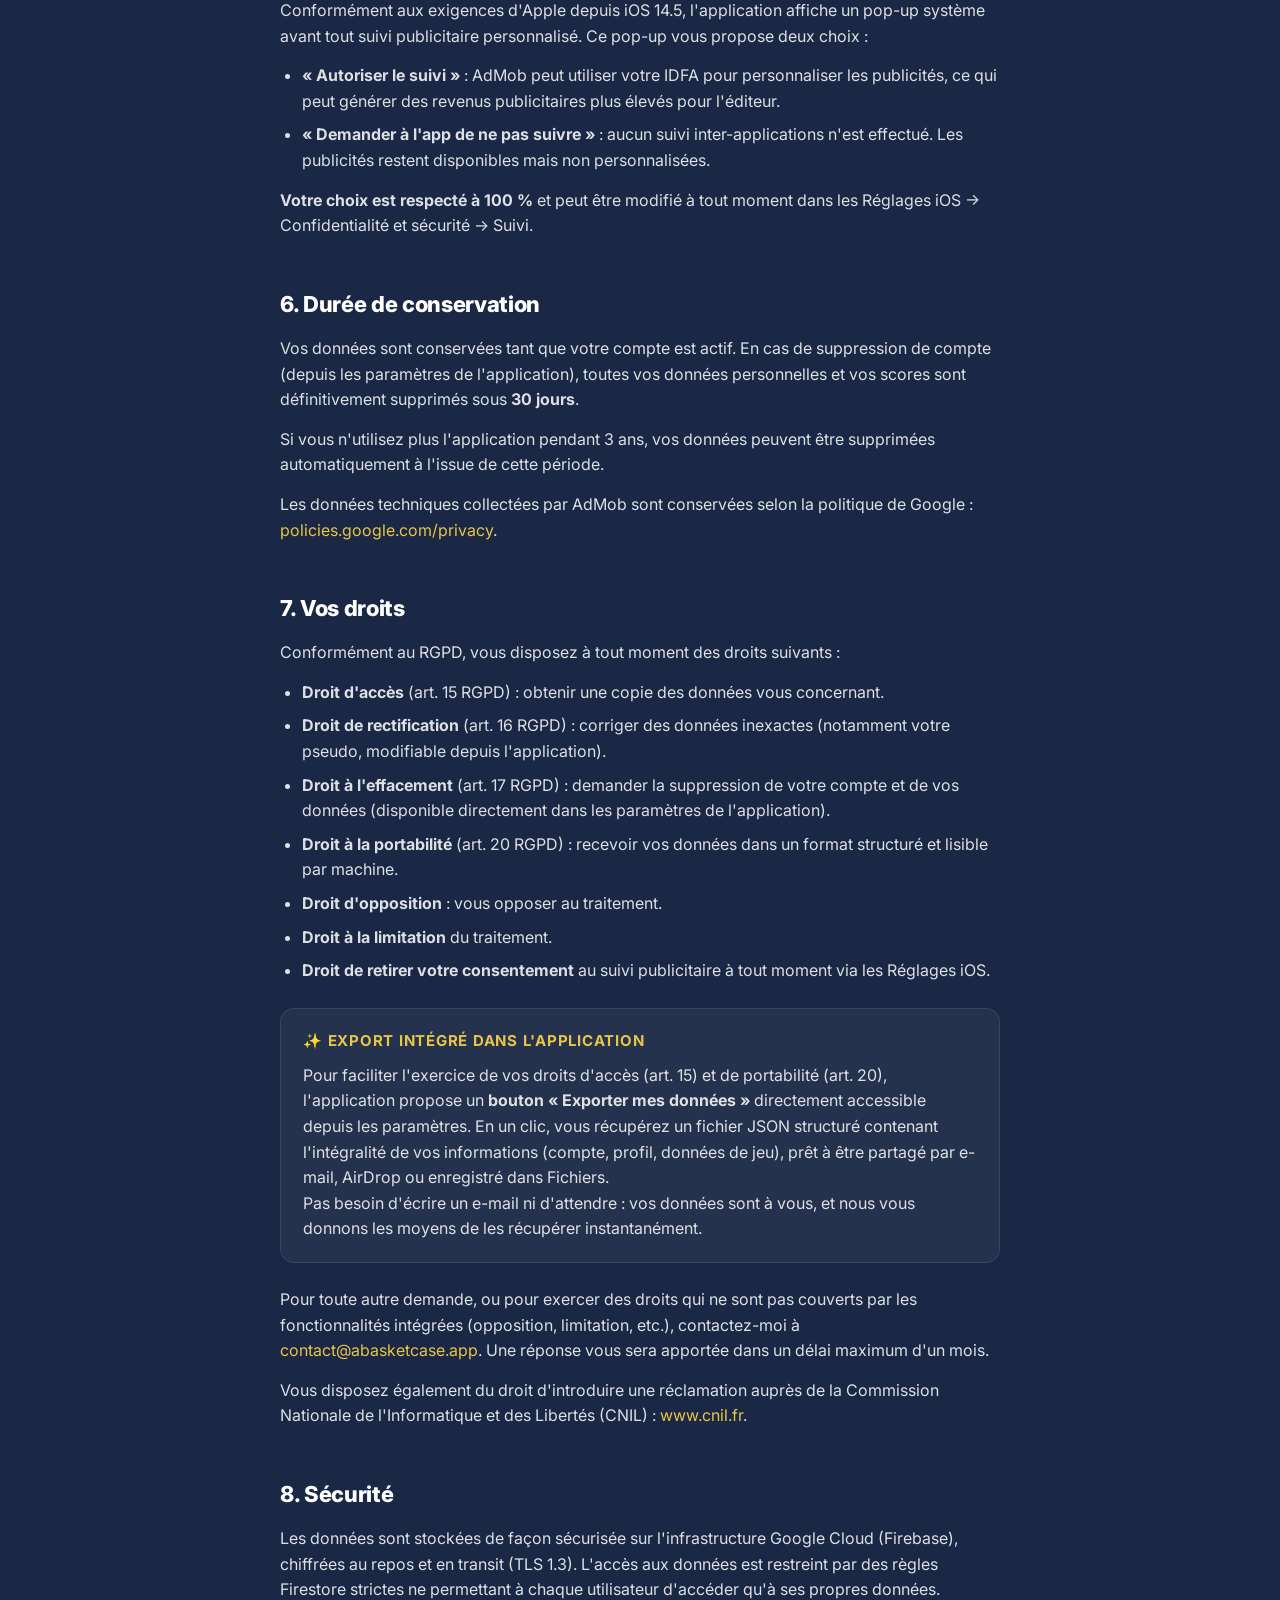
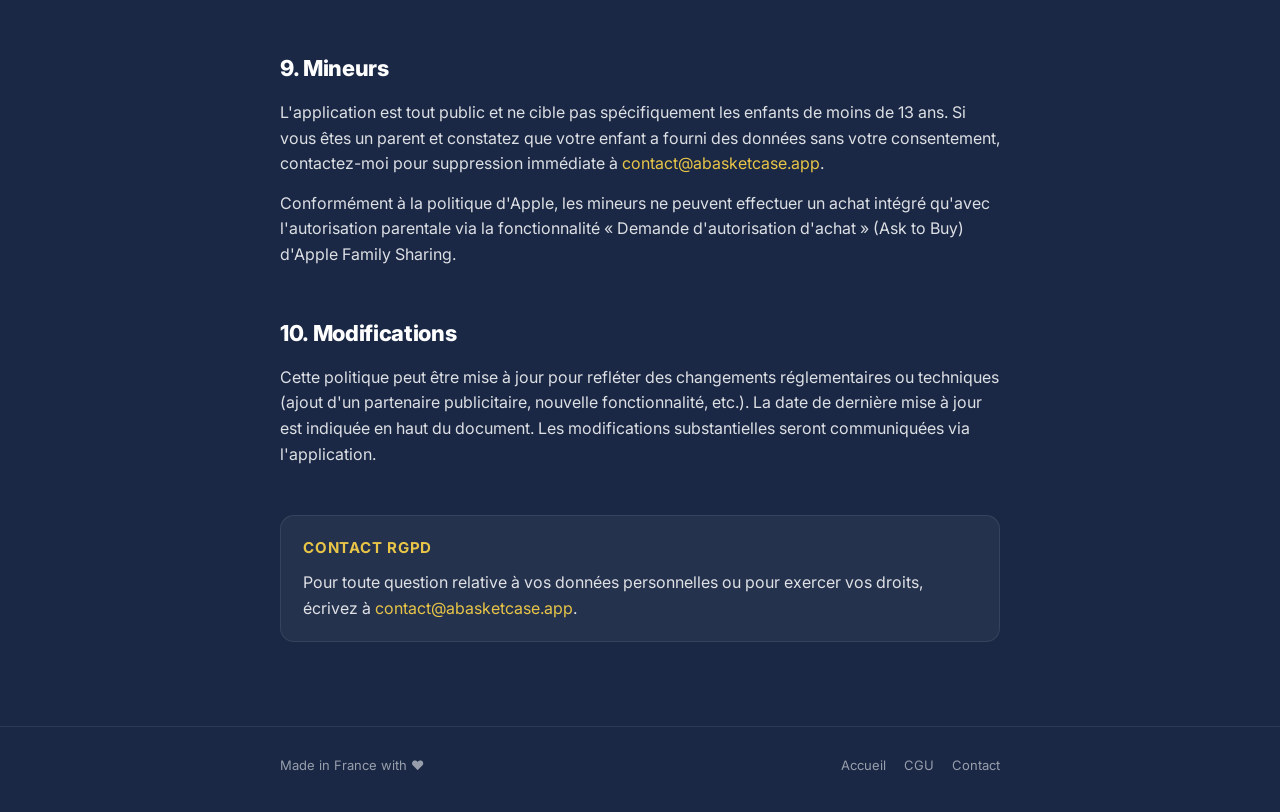
==== commit dcc05c87: "Update privacy.html" ====
--- a/privacy.html
+++ b/privacy.html
@@ -33,7 +33,7 @@
     <div class="container legal">
 
         <h1>Politique de confidentialité</h1>
-        <p class="updated">Dernière mise à jour : 15 mai 2026</p>
+        <p class="updated">Dernière mise à jour : 16 mai 2026</p>
 
         <section>
             <p>
@@ -81,8 +81,9 @@
                 </li>
                 <li>
                     <strong>Sign in with Apple</strong> : un identifiant Apple anonymisé
-                    (token), et optionnellement votre prénom si vous l'avez fourni à Apple.
-                    Vous pouvez utiliser l'option « Masquer mon adresse e-mail » d'Apple.
+                    (token), votre adresse e-mail (réelle ou relais Apple si vous utilisez
+                    l'option « Masquer mon adresse e-mail »), et optionnellement votre prénom
+                    si vous l'avez fourni à Apple.
                 </li>
                 <li>
                     <strong>Connexion Google</strong> : votre adresse e-mail Google et votre
@@ -100,8 +101,8 @@
             <ul>
                 <li>Vos meilleurs scores (altitude atteinte, durée de partie) ;</li>
                 <li>La date de chaque partie enregistrée dans le classement ;</li>
-                <li>Votre pseudo associé à ces scores ;</li>
-                <li>Le statut d'achat du « Premium Pass » (acheté ou non), stocké localement et lié à votre identifiant Apple.</li>
+                <li>Votre pseudo et pays associés à ces scores ;</li>
+                <li>Le statut d'achat du « Premium Pass » (acheté ou non), géré par Apple StoreKit et lié à votre identifiant Apple.</li>
             </ul>
 
             <h3>2.4 Données collectées par la publicité (Google AdMob)</h3>
@@ -254,16 +255,34 @@
                 Conformément au RGPD, vous disposez à tout moment des droits suivants :
             </p>
             <ul>
-                <li><strong>Droit d'accès</strong> : obtenir une copie des données vous concernant.</li>
-                <li><strong>Droit de rectification</strong> : corriger des données inexactes (notamment votre pseudo, modifiable depuis l'application).</li>
-                <li><strong>Droit à l'effacement</strong> : demander la suppression de votre compte et de vos données (disponible directement dans les paramètres de l'application).</li>
-                <li><strong>Droit à la portabilité</strong> : recevoir vos données dans un format structuré.</li>
+                <li><strong>Droit d'accès</strong> (art. 15 RGPD) : obtenir une copie des données vous concernant.</li>
+                <li><strong>Droit de rectification</strong> (art. 16 RGPD) : corriger des données inexactes (notamment votre pseudo, modifiable depuis l'application).</li>
+                <li><strong>Droit à l'effacement</strong> (art. 17 RGPD) : demander la suppression de votre compte et de vos données (disponible directement dans les paramètres de l'application).</li>
+                <li><strong>Droit à la portabilité</strong> (art. 20 RGPD) : recevoir vos données dans un format structuré et lisible par machine.</li>
                 <li><strong>Droit d'opposition</strong> : vous opposer au traitement.</li>
                 <li><strong>Droit à la limitation</strong> du traitement.</li>
                 <li><strong>Droit de retirer votre consentement</strong> au suivi publicitaire à tout moment via les Réglages iOS.</li>
             </ul>
-            <p>
-                Pour exercer ces droits, contactez-moi à
+
+            <div class="card">
+                <h3>✨ Export intégré dans l'application</h3>
+                <p>
+                    Pour faciliter l'exercice de vos droits d'accès (art. 15) et de portabilité
+                    (art. 20), l'application propose un <strong>bouton « Exporter mes données »</strong>
+                    directement accessible depuis les paramètres. En un clic, vous récupérez un
+                    fichier JSON structuré contenant l'intégralité de vos informations
+                    (compte, profil, données de jeu), prêt à être partagé par e-mail, AirDrop ou
+                    enregistré dans Fichiers.
+                </p>
+                <p>
+                    Pas besoin d'écrire un e-mail ni d'attendre : vos données sont à vous, et
+                    nous vous donnons les moyens de les récupérer instantanément.
+                </p>
+            </div>
+
+            <p>
+                Pour toute autre demande, ou pour exercer des droits qui ne sont pas couverts
+                par les fonctionnalités intégrées (opposition, limitation, etc.), contactez-moi à
                 <a href="mailto:contact@abasketcase.app">contact@abasketcase.app</a>.
                 Une réponse vous sera apportée dans un délai maximum d'un mois.
             </p>
